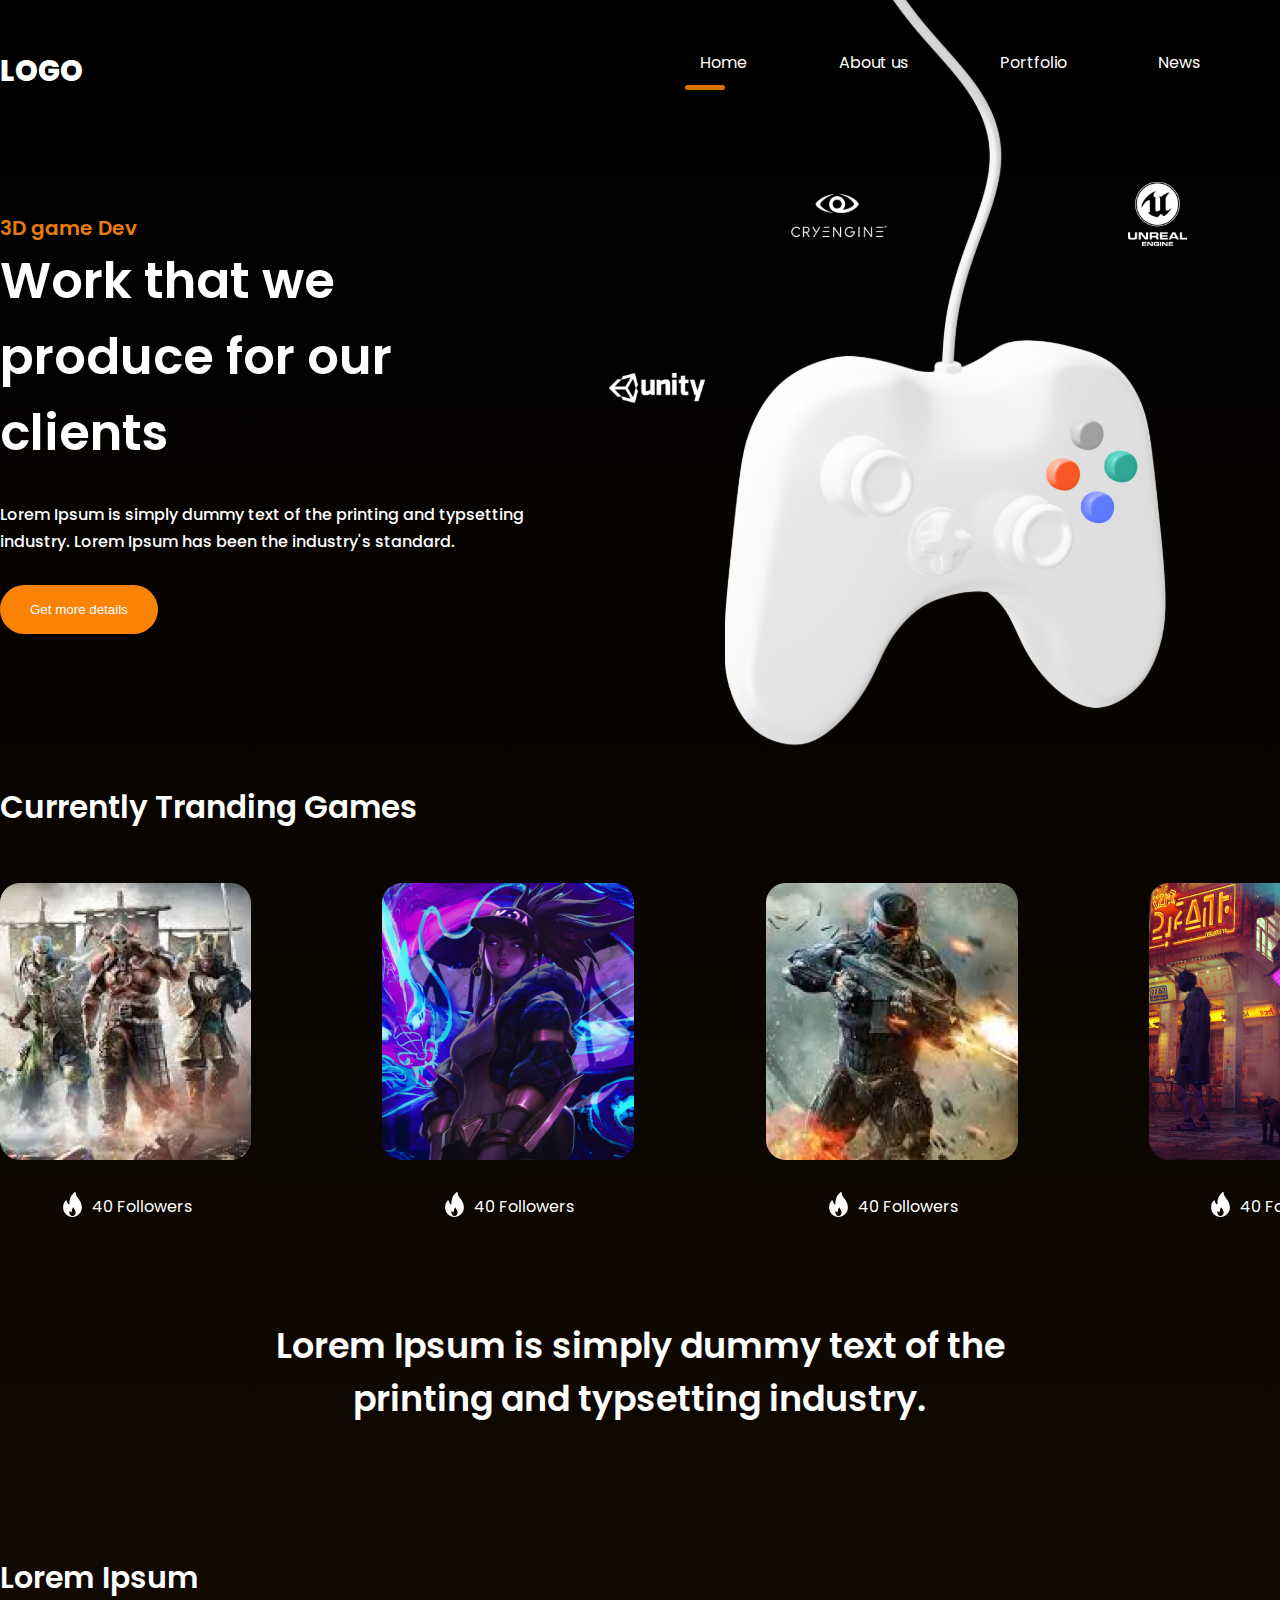
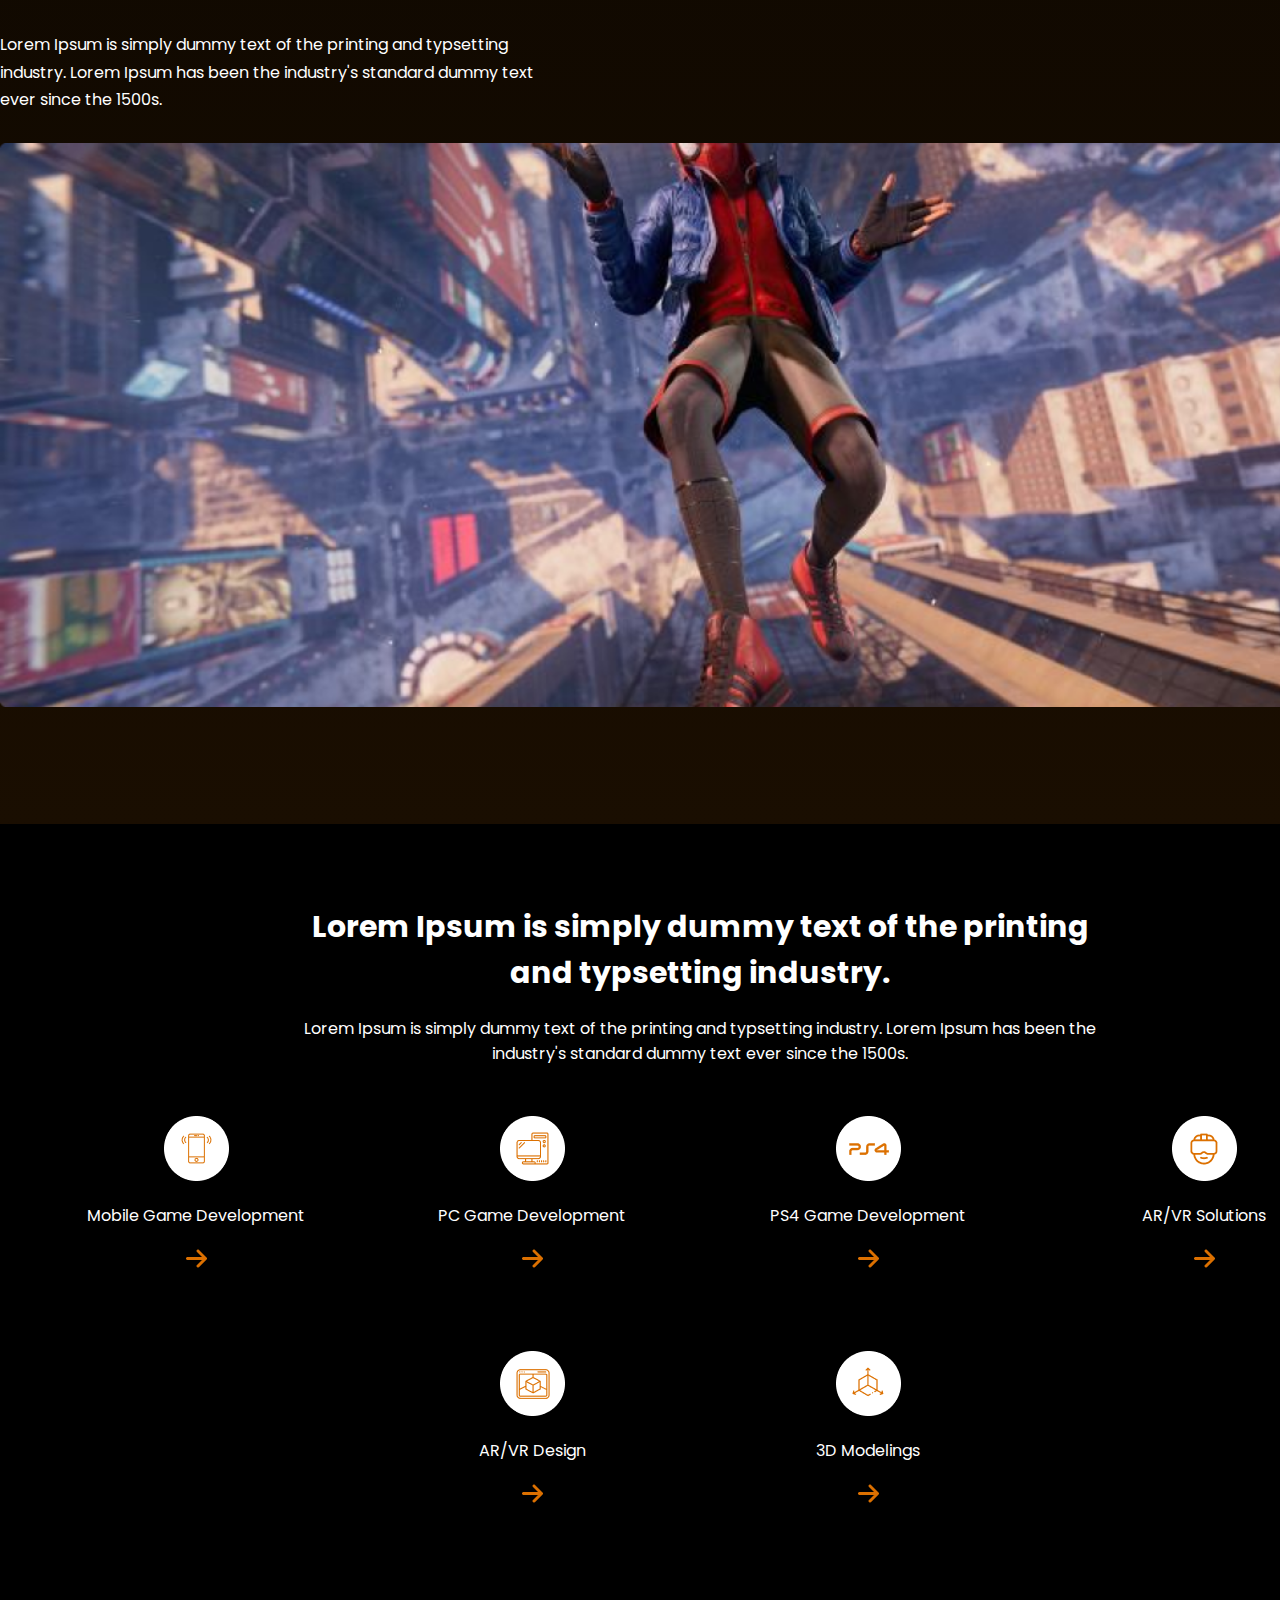
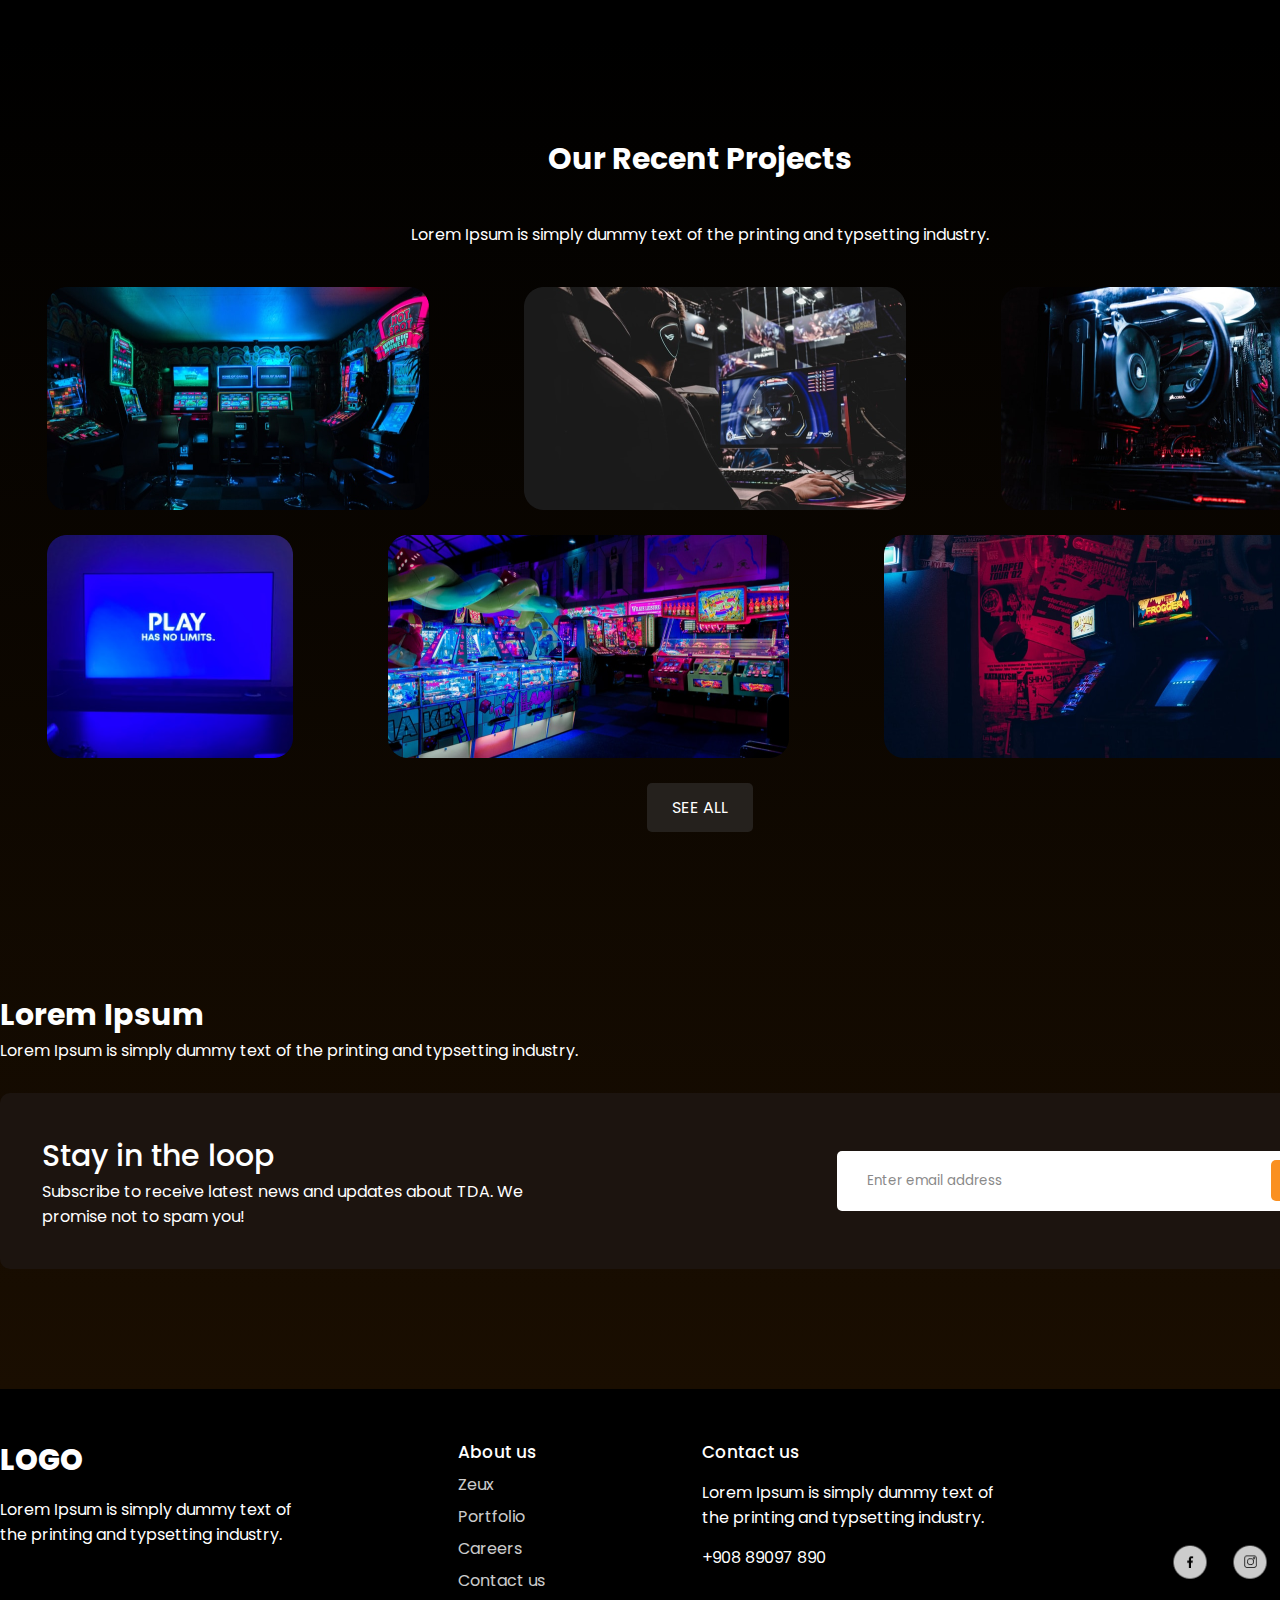
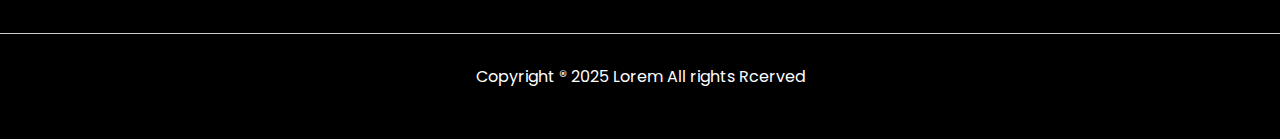
==== index.html @ 5cff8839 "Game Design Web" ====
<!DOCTYPE html>
<html lang="en">

<head>
    <meta charset="UTF-8">
    <meta name="viewport" content="width=device-width, initial-scale=1.0">
    <title>Game Website</title>
    <link rel="stylesheet" href="./style.css">
</head>

<body>
    <div class="wrapper">
        <header class="container">
            <span class="logo">logo</span>
            <nav>
                <ul>
                    <li class="active"><a href="index.html">Home</a></li>
                    <li class="#"><a href="about.html">About us</a></li>
                    <li class="#"><a href="#">Portfolio</a></li>
                    <li class="#"><a href="#">News</a></li>
                    <li class="btn"><a href="contacts.html">Contacts</a></li>
                </ul>
            </nav>
        </header>

        <div class="hero container">
            <div class="hero--info">
                <h2>3D game Dev</h2>
                <h1>Work that we produce for our clients</h1>
                <p>Lorem Ipsum is simply dummy text of the printing and typsetting industry. Lorem Ipsum has been the
                    industry's standard.</p>
                <button class="btn">Get more details</button>
            </div>
            <img src="images/Joystick.svg" alt="joystick">
        </div>
        <div class="container trending">
            <a href="#" class="see-all">SEE ALL</a>
            <h3>Currently Tranding Games</h3>

            <div class="games">
                <div class="block">
                    <img src="images/game1.png" alt="cover">
                    <span><img src="images/fire.svg" alt="">40 Followers</span>
                </div>
                <div class="block">
                    <img src="images/game2.png" alt="cover">
                    <span><img src="images/fire.svg" alt="">40 Followers</span>
                </div>
                <div class="block">
                    <img src="images/game3.png" alt="cover">
                    <span><img src="images/fire.svg" alt="">40 Followers</span>
                </div>
                <div class="block">
                    <img src="images/game4.png" alt="cover">
                    <span><img src="images/fire.svg" alt="">40 Followers</span>
                </div>
            </div>
        </div>
        <div class="container big-text">
            <p>Lorem Ipsum is simply dummy text of the printing and typsetting industry.</p>
        </div>
        <div class="container banner">
            <h3>Lorem Ipsum</h3>
            <p>Lorem Ipsum is simply dummy text of the printing and typsetting industry. Lorem Ipsum has been the
                industry's standard dummy text ever since the 1500s.</p>
            <img src="images/big image.png" alt="picture">
        </div>
    </div>

    <div class="features">
        <div class="container">
            <h3>Lorem Ipsum is simply dummy text of the printing and typsetting industry.</h3>
            <p>Lorem Ipsum is simply dummy text of the printing and typsetting industry. Lorem Ipsum has been the
                industry's standard dummy text ever since the 1500s.</p>
            <div class="info">
                <div class="block">
                    <img src="images/feature1.png" alt="picture">
                    <p>Mobile Game Development</p>
                    <img src="images/arrow.png" alt="arrow">
                </div>
                <div class="block">
                    <img src="images/feature2.png" alt="picture">
                    <p>PC Game Development</p>
                    <img src="images/arrow.png" alt="arrow">
                </div>
                <div class="block">
                    <img src="images/feature3.png" alt="picture">
                    <p>PS4 Game Development</p>
                    <img src="images/arrow.png" alt="arrow">
                </div>
                <div class="block">
                    <img src="images/feature4.png" alt="picture">
                    <p>AR/VR Solutions</p>
                    <img src="images/arrow.png" alt="arrow">
                </div>
                <div class="block">
                    <img src="images/feature5.png" alt="picture">
                    <p>AR/VR Design</p>
                    <img src="images/arrow.png" alt="arrow">
                </div>
                <div class="block">
                    <img src="images/feature6.png" alt="picture">
                    <p>3D Modelings</p>
                    <img src="images/arrow.png" alt="arrow">
                </div>
            </div>
        </div>
    </div>

    <div class="wrapper">
        <div class="container projects">
            <h3>Our Recent Projects</h3>
            <p>Lorem Ipsum is simply dummy text of the printing and typsetting industry.</p>
            <div class="images">
                <img src="images/img1.png" alt="picture">
                <img src="images/img2.png" alt="picture">
                <img src="images/img3.png" alt="picture">
            </div>
            <div class="images">
                <img src="images/img4.png" alt="picture">
                <img src="images/img5.png" alt="picture">
                <img src="images/img6.png" alt="picture">
            </div>
            <a href="" class="see-all">SEE ALL</a>
        </div>

        <div class="container email">
            <h3>Lorem Ipsum</h3>
            <p>Lorem Ipsum is simply dummy text of the printing and typsetting industry.</p>
            <div class="block">
                <div>
                    <h4>Stay in the loop</h4>
                    <p>Subscribe to receive latest news and updates about TDA.
                        We promise not to spam you!</p>
                </div>
                <div>
                    <input type="email" id="emailField" placeholder="Enter email address">
                    <button onclick="checkEmail()">Continue</button>
                </div>
            </div>
        </div>
    </div>

    <footer>
        <div class="blocks container">
            <div>
                <span class="logo">logo</span>
                <p>Lorem Ipsum is simply dummy text of the printing and typsetting industry.</p>
            </div>
            <div>
                <h4>About us</h4>
                <ul>
                    <li><a href="#">Zeux</a></li>
                    <li><a href="#">Portfolio</a></li>
                    <li><a href="#">Careers</a></li>
                    <li><a href="contacts.html">Contact us</a></li>
                </ul>
            </div>
            <div>
                <h4>Contact us</h4>
                <p>Lorem Ipsum is simply dummy text of the printing and typsetting industry.</p>
                <p>+908 89097 890</p>
            </div>
            <div>
                <ul class="footer_contacts">
                    <li>
                        <a href="#">
                            <img src="images/facebook logo.png" width="60" height="60" class="footer_images" alt="Facebook logo">
                        </a>
                    </li>
                    <li>
                        <a href="#">
                            <img src="images/instagram logo.png" width="60" height="60" class="footer_images" alt="Instagram logo" title="Instagram">
                        </a>
                    </li>
                    <li>
                        <a href="#">
                            <img src="images/twitter logo.png" width="60" height="60" class="footer_images" alt="Twitter logo" title="Twitter">
                        </a>
                    </li>
                    <li>
                        <a href="#">
                            <img src="images/linkedin logo.png" width="60" height="60" class="footer_images" alt="LinkedIn logo" title="LinkedIn">
                        </a>
                    </li>
                </ul>
            </div>
        </div>
        <hr>
        <p>Copyright ® 2025 Lorem All rights Rcerved</p>
    </footer>

    <script>
        function checkEmail() {
            let email = document.querySelector('#emailField').value;
            if (!email.includes('@')) alert('Please enter a valid email address with @');
            else if (!email.includes('.')) alert('Please enter a valid email address with .');
            else alert('Thank you for subscribing!');
        }
    </script>
</body>

</html>
---- style.css ----
@import url('https://fonts.googleapis.com/css2?family=Poppins:wght@400;500;600;700;800;900&display=swap');

* {
    margin: 0;
    padding: 0;
}

body {
    font-family: "Poppins", sans-serif;
    font-weight: 400;
    color: #fff;
    font-size: 16px;
    background: #000;
}

a {
    text-decoration: none;
    color: #fff;
}

img {
    max-width: 100%;
}

.wrapper {
    background: linear-gradient(180deg, rgba(0,0,0,1) 0%, rgba(26,14,1,1) 100%);
    width: 100%;
    overflow-x: hidden;
}

.container {
    width: 1400px;
    margin: 0 auto;
}

header {
    padding: 50px 0;
}

header .logo, footer .blocks .logo {
    text-transform: uppercase;
    font-size: 29px;
    font-weight: 800;
}

header nav {
    float: right;
    width: 50%;
}

header nav ul {
    list-style: none;
    display: flex;
    justify-content: space-between;
    z-index: 2;
    position: relative;
}

header nav ul li {
    display: inline-block;
}

header nav ul li a {
    color: #fff;
}

header nav ul li.active::after {
    content: '';
    display: block;
    width: 40px;
    height: 5px;
    background: #dc7000;
    border-radius: 10px;
    position: relative;
    top: 10px;
    left: -15px;
}

header nav ul li:not(.active):not(.btn) a:hover {
    border-bottom: 5px solid #dc7000;
}

header nav ul li.btn a, .email .block button {
    background: #fa9021;
    padding: 9px 17px;
    border-radius: 5px;
    transition: all 500ms ease;
} 

header nav ul li.btn a:hover, .email .block button:hover {
    background: #a02604;
}

.hero {
    padding-bottom: 100px;
    position: relative;
    z-index: 1;
}

.hero--info {
    width: 530px;
    padding-top: 70px;
}

.hero--info h2 {
    color: #e87d0e;
    font-size: 20px;
    font-weight: 600;
}

.hero--info h1 {
    font-size: 50px;
    font-weight: 600;
}

.hero--info p {
    font-weight: 500;
    line-height: 170%;
    margin: 30px 0;
}

.hero--info .btn, .hero-about .info .btn {
    background: #fa8305;
    color: #fff;
    border-radius: 50px;
    padding: 17px 30px;
    border: 0;
    transition: all 500ms ease;
}
.hero--info .btn:hover, .hero-about .info .btn:hover {
    cursor: pointer;
    transform: scale(1.1);
}

.hero img {
    position: absolute;
    top: -150px;
    right: 0;
}

/*Секция с играми*/

.trending {
    padding-top: 50px;
}

.trending h3 {
    font-weight: 600;
    font-size: 31px;
}

.trending .see-all, .projects .see-all {
    color: #fff;
    background: #25211d; 
    border-radius: 5px;
    padding: 12px 23px;
    float: right;
    display: block;
    transition: all 500ms ease;
}

.trending .see-all:hover, .projects .see-all:hover {
        transform: scale(1.1);
}

.trending .games {
    display: flex;
    justify-content: space-between;
    width: 100%;
    padding: 50px 0;
}

.trending .games span {
    display: block;
    text-align: center;
    margin-top: 20px;
}

.trending .games span img {
    position: relative;
    top: 5px;
    margin-right: 7px;
}

.big-text {
    padding: 50px 0;
    font-size: 35px;
    font-weight: 600;
    text-align: center;
    width: 800px;
}

.banner {
    padding: 80px 0;
}

.banner h3 {
    font-size: 30px;
    font-weight: 600;
    margin-bottom: 30px;
}

.banner p {
    line-height: 170%;
    margin-bottom: 30px;
    width: 550px;
}

.banner img {
    width: 100%;
    margin-bottom: 30px;
}

/*Секция с изображением*/

.features {
    background: url(images/background1.png) no-repeat center center fixed;
    background-size: cover;
    padding: 80px 0;
}

.features h3, .features p {
    margin-bottom: 20px; /*Отступ снизу*/
    text-align: center;
    max-width: 800px;
    margin-left: auto; /*Для центровки текста*/
    margin-right: auto;
}

.features h3 {
    font-size: 30px;
}

.features .info {
    display: flex; /*Расположение элементов в строку*/
    justify-content: center; /*Выравнивание по центру*/
    flex-wrap: wrap; /*Перенос элементов на новую строку если ширина экрана будет меньше*/
}

.features .info .block {
    text-align: center;
    width: 20%; /*Ширина блока*/
    margin: 30px 2%; /*Отступы*/
}

.features .info .block img {
    margin-bottom: 15px; /*Отступ снизу от картинок*/
}

.projects {
    padding: 100px 0; /*Внутренние отступы от других блоков*/
}

.projects h3 {
    font-size: 30px;
    text-align: center;
}

.projects p {
    margin: 40px 0; /*Отступы сверху и снизу*/
    text-align: center;
    margin-left: auto;
    margin-right: auto;
}

.projects .images {
    display: flex;
    justify-content: space-around; /*Расположение элементов по краям создаются отступы между ними*/
    margin-bottom: 25px;
}

.projects .see-all {
    float: none;
    width: 60px;
    text-align: center;
    margin: 0 auto; /*Центровка всей кнопки*/
}

/*Нижняя часть*/

.email {
    padding-bottom: 120px;
}

.email h3 {
    margin-top: 60px;
    font-size: 30px;
}

.email .block {
    background: #1c140f;
    margin-top: 30px;
    border-radius: 10px;
    padding: 40px 3%;
    width: 94%;
    display: flex;
    justify-content: space-between;
    align-items: center;
}

.email .block h4 {
    font-size: 30px; /*Информацию берем из макета*/
    font-weight: 500;
}

.email .block p {
    width: 500px;
}

.email .block input {
    background: #fff;
    outline: none; /*Убираем рамку при клике*/
    border: 0; /*Убираем рамку*/
    border-radius: 5px; /*Скругление углов*/
    width: 380px;
    font-family: "Poppins", sans-serif;
    font-weight: 400;
    padding: 20px 30px; /*Внутренние отступы*/
    position: relative; /*Позиционирование для смещения поля*/
    right: -100px; /*Смещение вправо*/
    z-index: 1; /*Позиционирование*/
    padding-right: 120px; /*Отступ справа чтобы не залезть текстом под кнопку*/
}

.email .block input::placeholder {
    color: #898989;
}

.email .block button {
    cursor: pointer; /*Курсор при наведении*/
    border: 0;
    padding: 13px 17px;
    position: relative;
    z-index: 2;
    color: #fff;
}

/*Страница о нас*/

.hero-about {
    position: relative;
}

.hero-about .info {
    width: 500px;
    padding: 250px 0;
}

.hero-about .info h1 {
    margin-bottom: 15px;
    font-size: 30px;
}

.hero-about .info .btn {
    margin-top: 20px;
}

.hero-about img {
    position: absolute;
    right: -150px;
    top: 0;
}

.work {
    padding: 80px 0;
}

.work h2 {
    font-size: 25px;
    margin-bottom: 40px;
}

.work .blocks {
    display: flex;
    justify-content: space-between;
}

.work .blocks .block {
    width: 25%;
    border-radius: 10ox;
    padding: 50px 35px;
    background: #1c140f;
}

.work .blocks .block h3 {
    font-size: 20px;
    margin: 20px 0;
}

.work .blocks .block .badge {
    border-radius: 7px;
    padding: 10px 20px;
}

.work .blocks .block .badge.purple {
    background: #560f67;
}

.work .blocks .block .badge.brown {
    background: #31190d;
}

.work .blocks .block .badge.green {
    background: #192a1d;
}

/*Страница контакты*/

.hero-contacts h1 {
    text-align: center;
    margin-top: 70px;
    margin-bottom: 30px;
    font-size: 33px;
}

.hero-contacts p {
    text-align: center;
}

.hero-contacts img {
    width: 70%;
    margin: 80px 15%;
}

.feedback {
    padding: 70px 0;
    background: #1c140f;
}

.feedback h2 {
    font-size: 30px;
    text-align: center;
    font-weight: 500;
}

.feedback p {
    text-align: center;
    margin-top: 10px;
}

.feedback form {
    margin: 80px auto;
    width: 671px;
}

.feedback form .inline {
    display: flex;
    justify-content: space-between;
}

.feedback form .inline > div {
    width: 50%;
}

.feedback form label {
    color: #4f4f4f;
    font-size: 14px;
}

.feedback form input, .feedback form textarea {
    background: #2c2420;
    border-radius: 10px;
    border: 0.6px solid #cecece; /*Толщина линии*/
    display: block; /*Блочный элемент*/
    width: 90%;
    padding: 15px 10px;
    outline: none; /*Убираем рамку при клике*/
    color: #fff;
    margin-top: 7px;
    margin-bottom: 20px;
}

.feedback form .one-line {
    width: 96%;
}

.feedback form textarea {
    resize: none; /*Запрет на изменение размера поля*/
    height: 200px;
}

.feedback form button {
    background: #dc7000;
    border-radius: 5px;
    border: 0;
    float: right; /*Выравнивание по правому краю*/
    cursor: pointer; /*Курсор при наведении*/
    color: #fff;
    padding: 15px 35px;
    transition: all 500ms ease;
}

.feedback form button:hover {
    background: #a02604;
}

/*Footer*/

footer {
    background: #000;
    padding: 50px 0;
}

footer .blocks {
    display: flex;
    justify-content: space-between;
}

footer .blocks p {
    width: 300px;
    margin: 15px 0;
}

footer .blocks h4 {
    font-weight: 500; /*Соответствует Medium*/
    font-size: 17px;
}

footer .blocks ul {
    list-style: none; /*Убираем маркеры*/
}

footer .blocks ul li {
    margin-top: 7px;
    opacity: 0.8; /*Прозрачность*/
}

.footer_contacts {
    display: flex;
    flex-wrap: wrap;
    justify-content: center;
    list-style: none;
    padding-top: 90px;
}

footer hr {
    margin: 30px 0; /*Отступы сверху и снизу*/
    border: 0;
    height: 0.6px; /*Толщина линии*/
    background: #ccc; /*Цвет линии*/
}

footer > p {
    text-align: center;
}
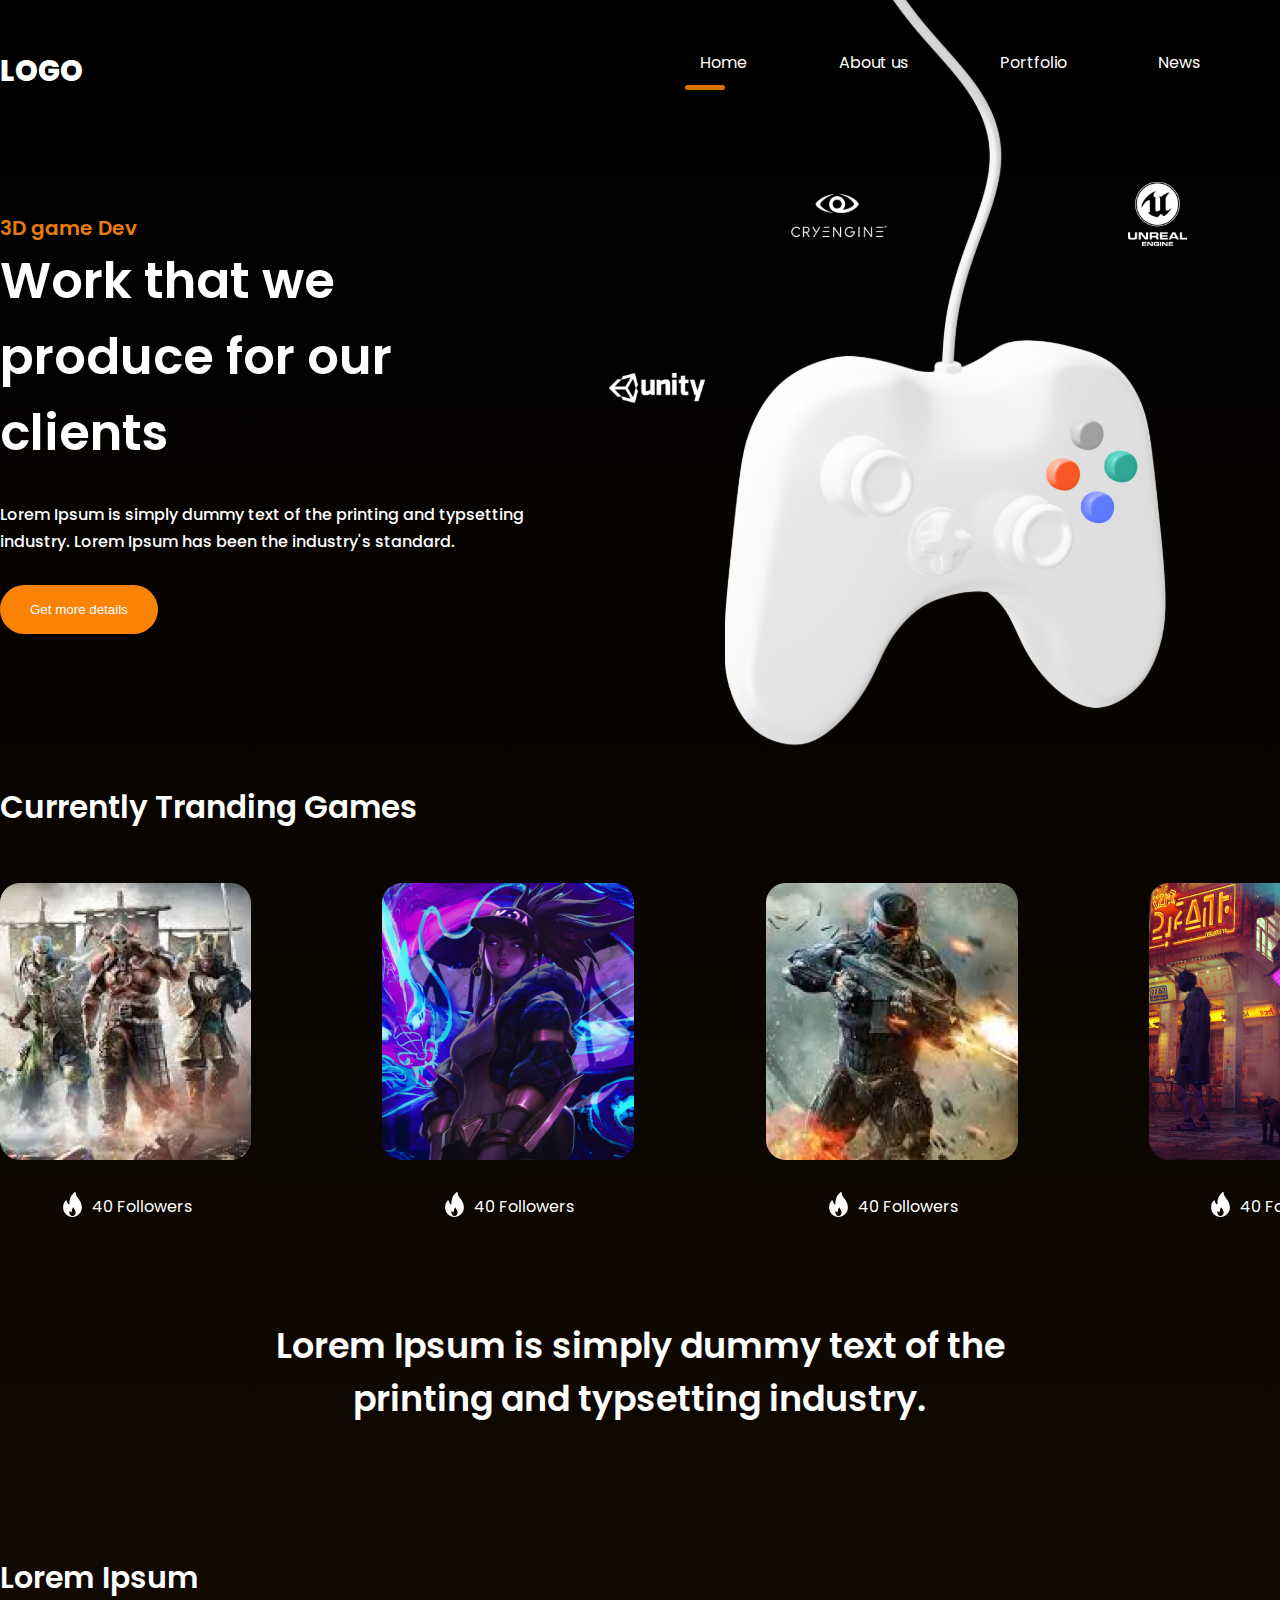
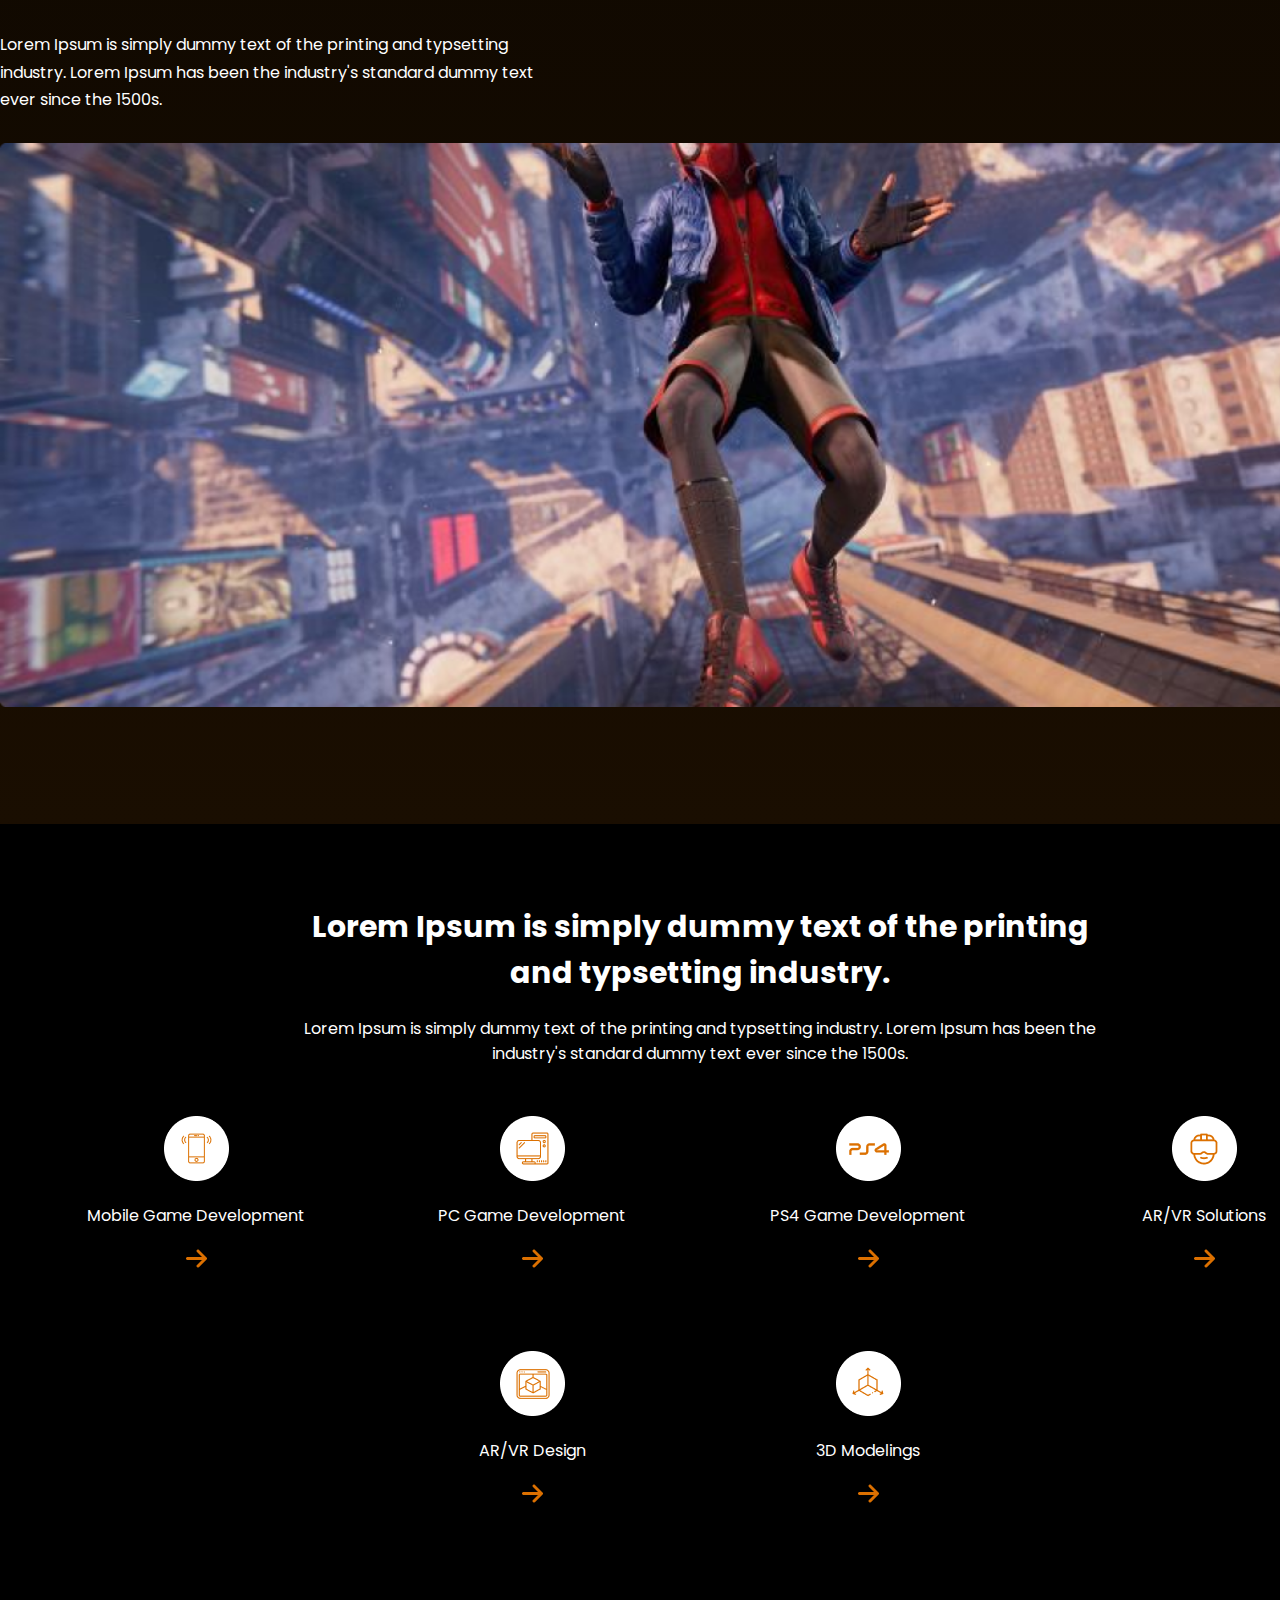
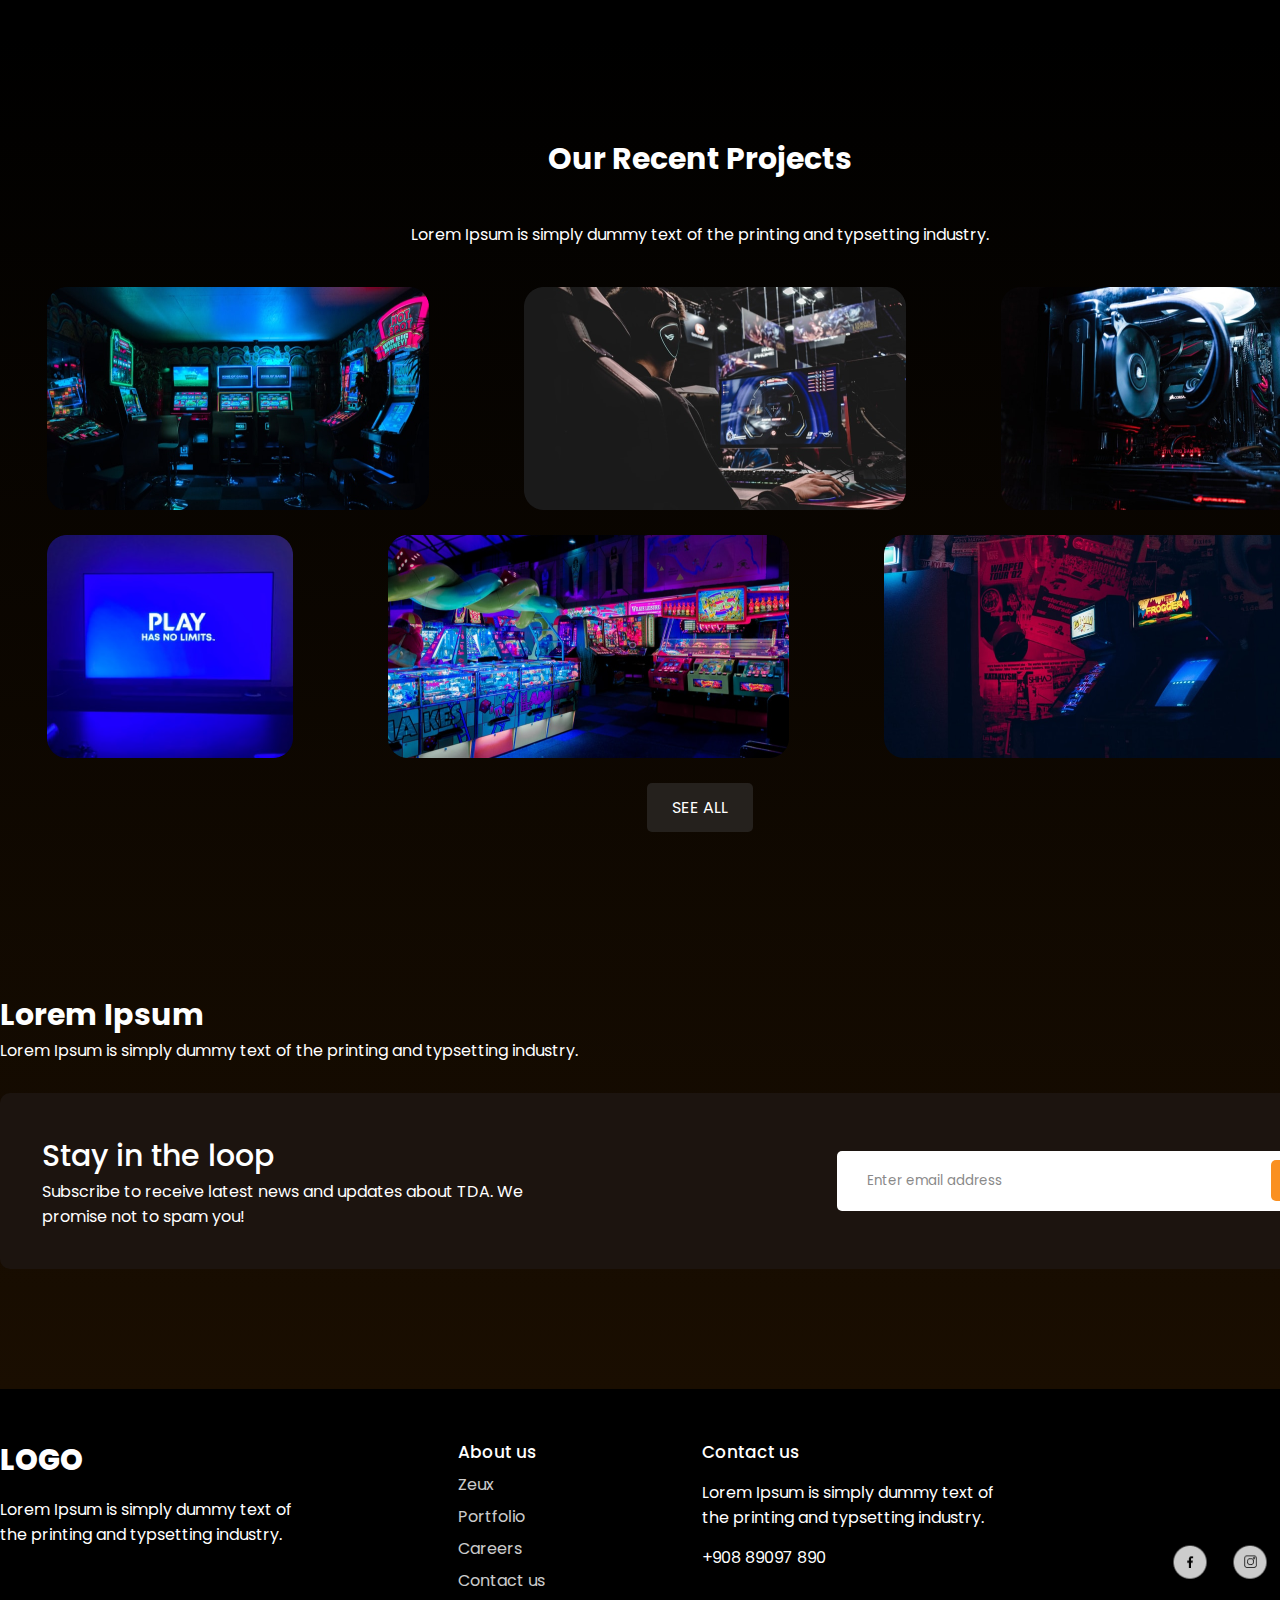
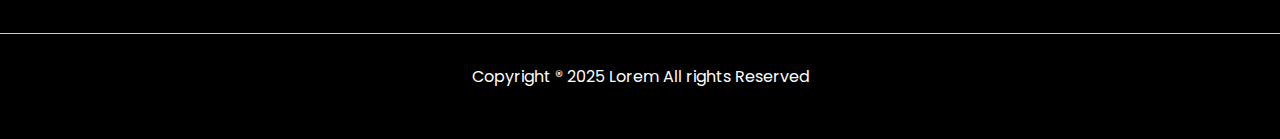
==== commit f1cbcc6b: "Update index.html" ====
--- a/index.html
+++ b/index.html
@@ -187,7 +187,7 @@
             </div>
         </div>
         <hr>
-        <p>Copyright ® 2025 Lorem All rights Rcerved</p>
+        <p>Copyright ® 2025 Lorem All rights Reserved</p>
     </footer>
 
     <script>
@@ -200,4 +200,4 @@
     </script>
 </body>
 
-</html>+</html>
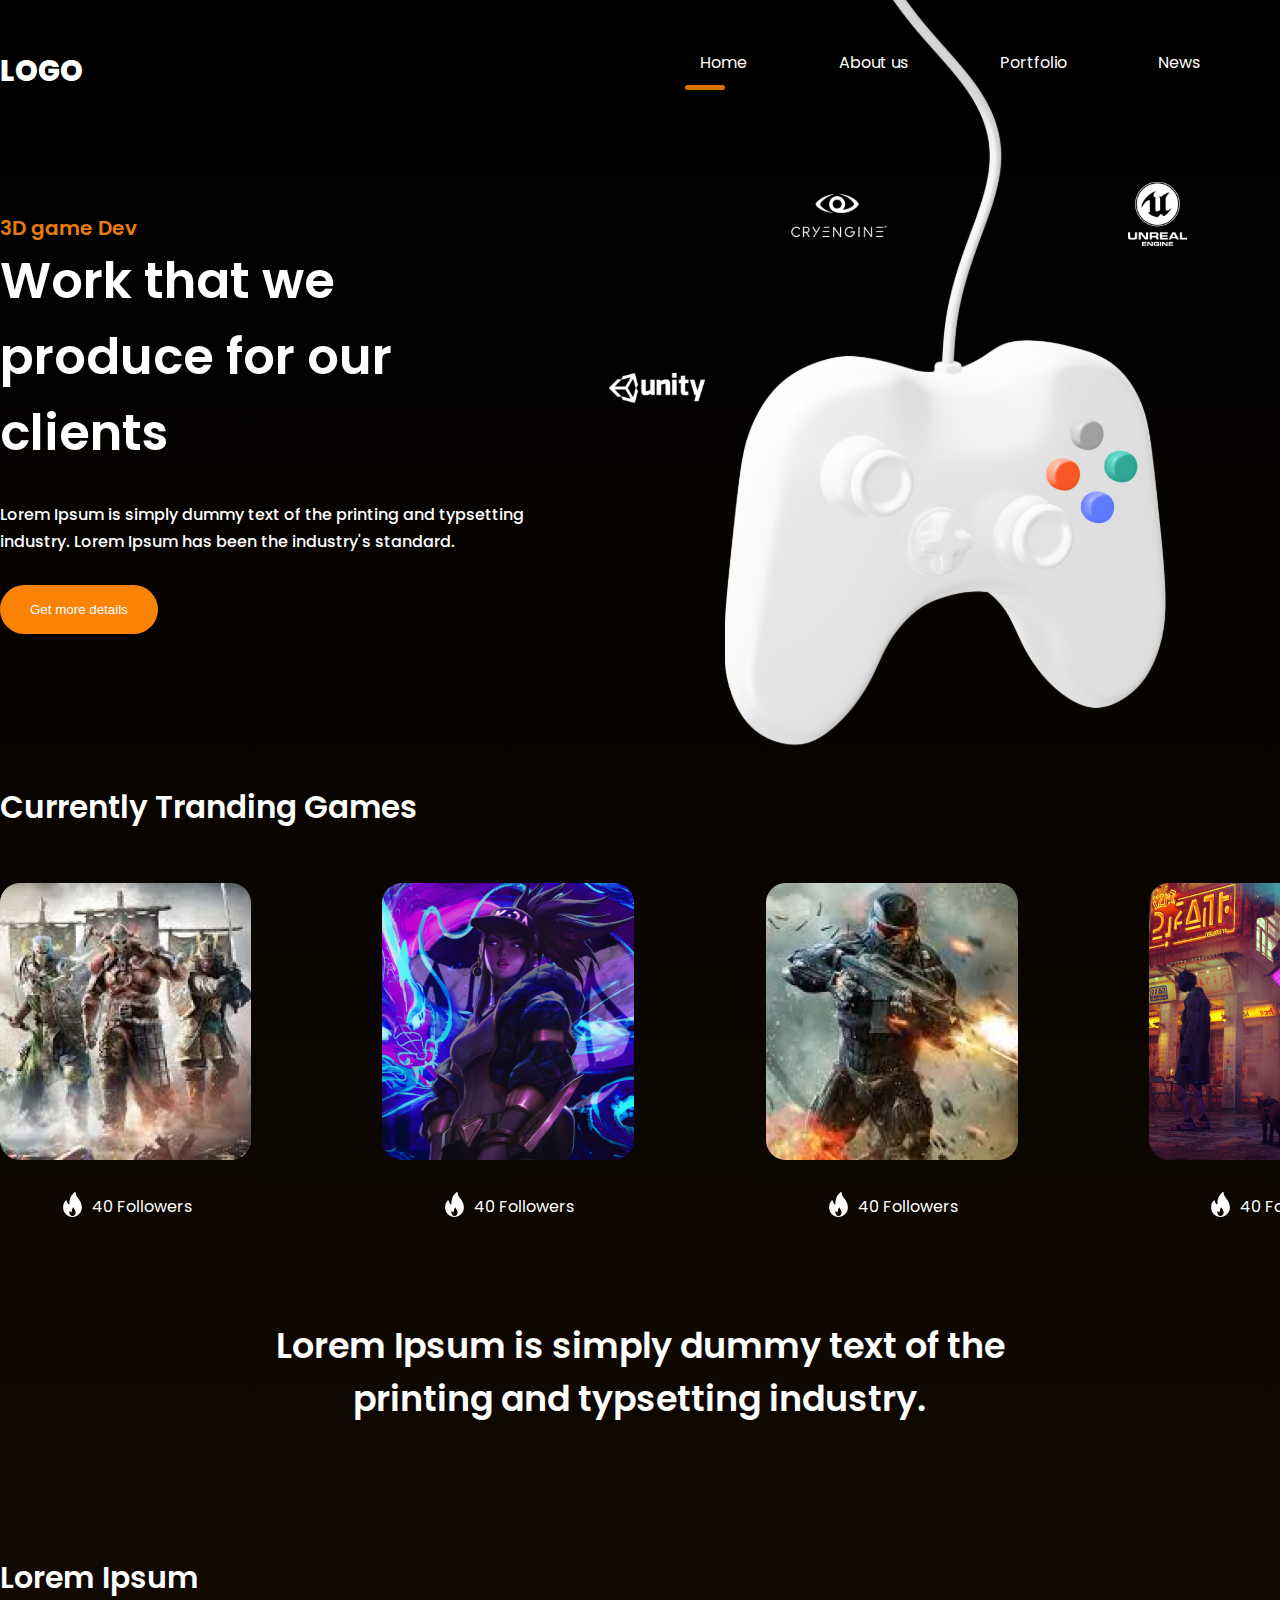
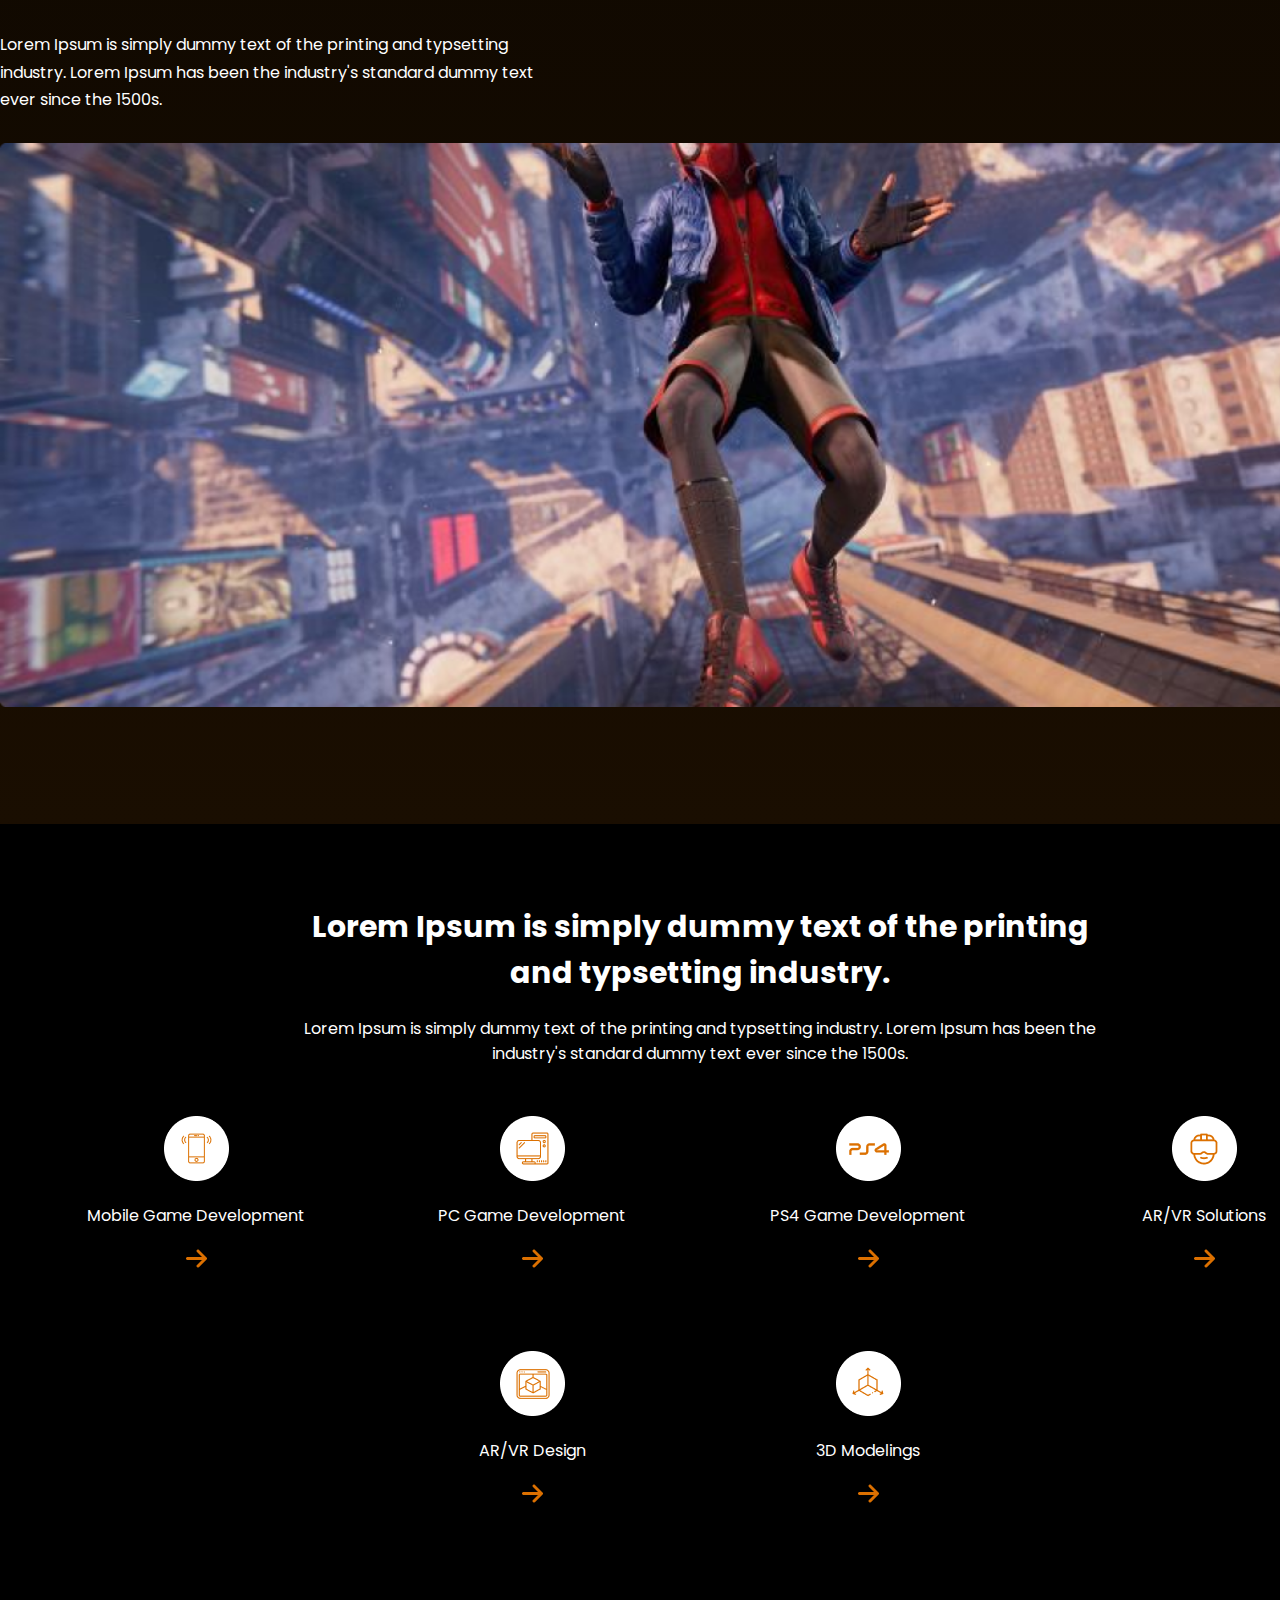
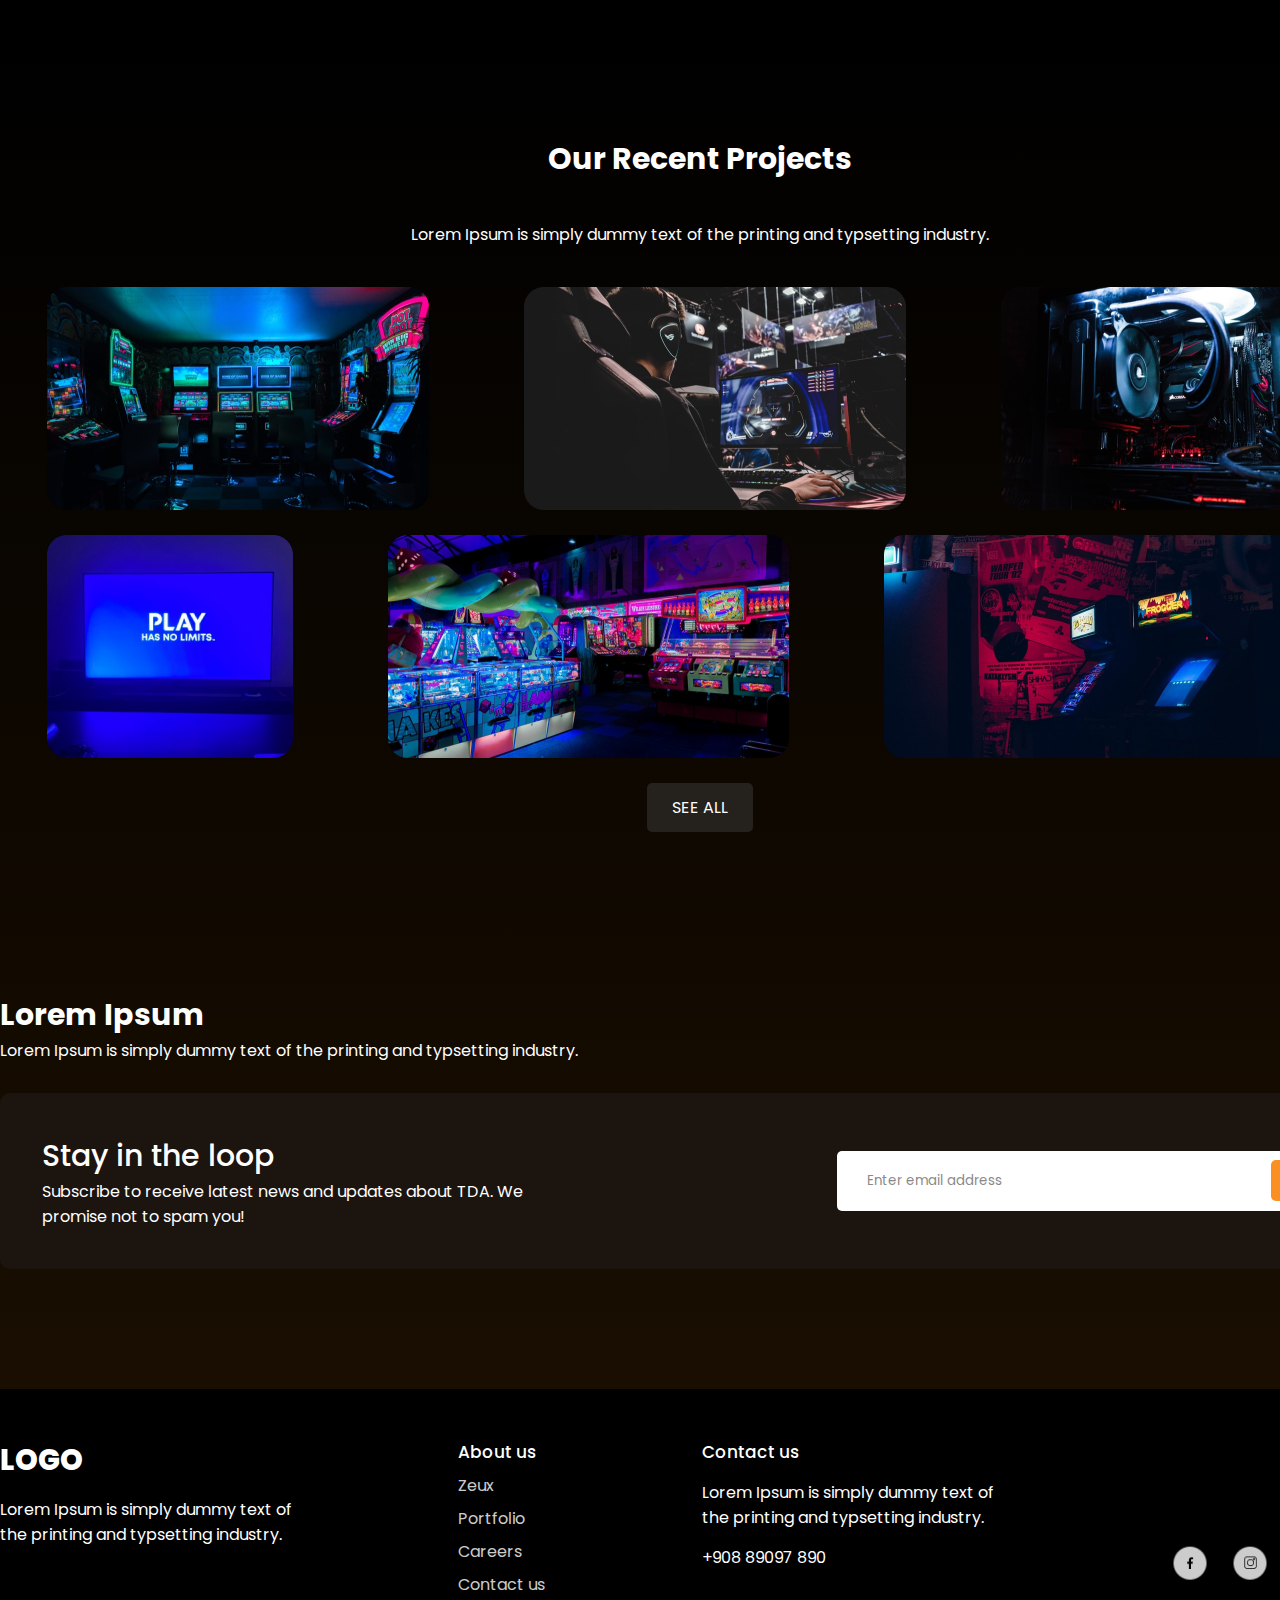
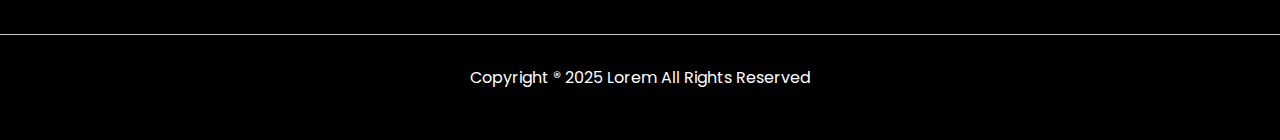
==== commit baeea6e6: "Update v.1.0" ====
--- a/index.html
+++ b/index.html
@@ -5,7 +5,7 @@
     <meta charset="UTF-8">
     <meta name="viewport" content="width=device-width, initial-scale=1.0">
     <title>Game Website</title>
-    <link rel="stylesheet" href="./style.css">
+    <link rel="stylesheet" href="style.css">
 </head>
 
 <body>
@@ -29,7 +29,7 @@
                 <h1>Work that we produce for our clients</h1>
                 <p>Lorem Ipsum is simply dummy text of the printing and typsetting industry. Lorem Ipsum has been the
                     industry's standard.</p>
-                <button class="btn">Get more details</button>
+                <button class="btn" type="button">Get more details</button>
             </div>
             <img src="images/Joystick.svg" alt="joystick">
         </div>
@@ -135,7 +135,7 @@
                 </div>
                 <div>
                     <input type="email" id="emailField" placeholder="Enter email address">
-                    <button onclick="checkEmail()">Continue</button>
+                    <button onclick="checkEmail()" type="button">Continue</button>
                 </div>
             </div>
         </div>
@@ -164,30 +164,30 @@
             <div>
                 <ul class="footer_contacts">
                     <li>
+                        <a href="https://www.facebook.com/Eleias.Music" target="_blank" rel="noopener">
+                            <img src="images/facebook logo.png" width="60" height="60" class="footer_images" title="Facebook Logo">
+                        </a>
+                    </li>
+                    <li>
                         <a href="#">
-                            <img src="images/facebook logo.png" width="60" height="60" class="footer_images" alt="Facebook logo">
+                            <img src="images/instagram logo.png" width="60" height="60" class="footer_images" alt="Instagram Logo">
                         </a>
                     </li>
                     <li>
                         <a href="#">
-                            <img src="images/instagram logo.png" width="60" height="60" class="footer_images" alt="Instagram logo" title="Instagram">
-                        </a>
-                    </li>
-                    <li>
-                        <a href="#">
-                            <img src="images/twitter logo.png" width="60" height="60" class="footer_images" alt="Twitter logo" title="Twitter">
-                        </a>
-                    </li>
-                    <li>
-                        <a href="#">
-                            <img src="images/linkedin logo.png" width="60" height="60" class="footer_images" alt="LinkedIn logo" title="LinkedIn">
+                            <img src="images/twitter logo.png" width="60" height="60" class="footer_images" title="Twitter Logo">
+                        </a>
+                    </li>
+                    <li>
+                        <a href="https://www.linkedin.com/in/ilja-ivanov-qa-engineer" target="_blank" rel="noopener">
+                            <img src="images/linkedin logo.png" width="60" height="60" class="footer_images" title="LinkedIn Logo">
                         </a>
                     </li>
                 </ul>
             </div>
         </div>
         <hr>
-        <p>Copyright ® 2025 Lorem All rights Reserved</p>
+        <p>Copyright ® 2025 Lorem All Rights Reserved</p>
     </footer>
 
     <script>
@@ -200,4 +200,4 @@
     </script>
 </body>
 
-</html>
+</html>--- a/style.css
+++ b/style.css
@@ -1,4 +1,4 @@
-@import url('https://fonts.googleapis.com/css2?family=Poppins:wght@400;500;600;700;800;900&display=swap');
+@import url('https://fonts.googleapis.com/css2?family=Poppins:ital,wght@0,100;0,200;0,300;0,400;0,500;0,600;0,700;0,800;0,900;1,100;1,200;1,300;1,400;1,500;1,600;1,700;1,800;1,900&display=swap');
 
 * {
     margin: 0;
@@ -37,7 +37,7 @@
     padding: 50px 0;
 }
 
-header .logo, footer .blocks .logo {
+header .logo, footer .blocks {
     text-transform: uppercase;
     font-size: 29px;
     font-weight: 800;
@@ -509,20 +509,32 @@
 footer .blocks p {
     width: 300px;
     margin: 15px 0;
+    font-size: 16px;
+    font-weight: normal;
+    text-transform: none;
 }
 
 footer .blocks h4 {
     font-weight: 500; /*Соответствует Medium*/
     font-size: 17px;
+    text-transform: none;
 }
 
 footer .blocks ul {
     list-style: none; /*Убираем маркеры*/
+    font-size: 16px;
+    font-weight: normal;
+    text-transform: none;
 }
 
 footer .blocks ul li {
-    margin-top: 7px;
+    margin-top: 8px;
     opacity: 0.8; /*Прозрачность*/
+    transition: all 500ms ease;
+}
+
+footer .blocks ul li:hover {
+    transform: scale(1.1);
 }
 
 .footer_contacts {
@@ -531,6 +543,14 @@
     justify-content: center;
     list-style: none;
     padding-top: 90px;
+}
+
+.footer_images {
+    transition: all 500ms ease;
+}
+
+.footer_images:hover {
+    transform: scale(1.3);
 }
 
 footer hr {
